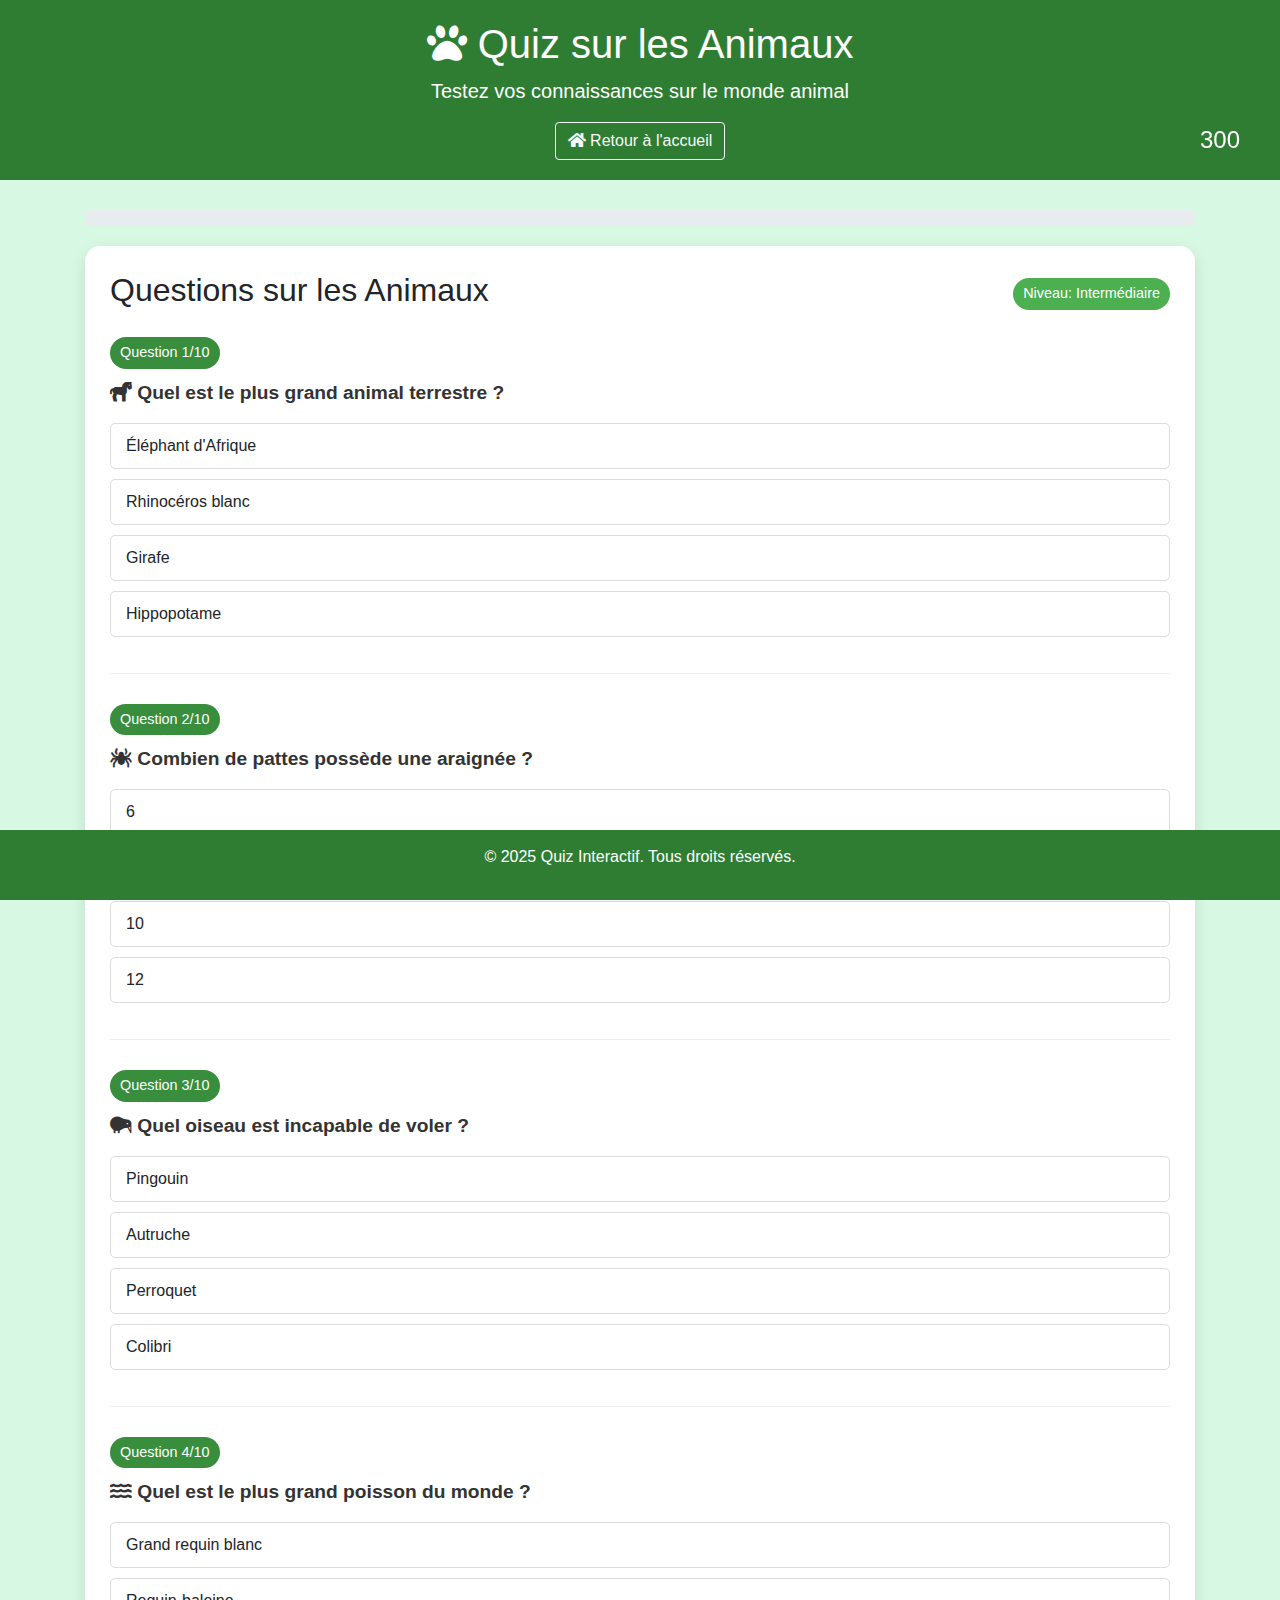
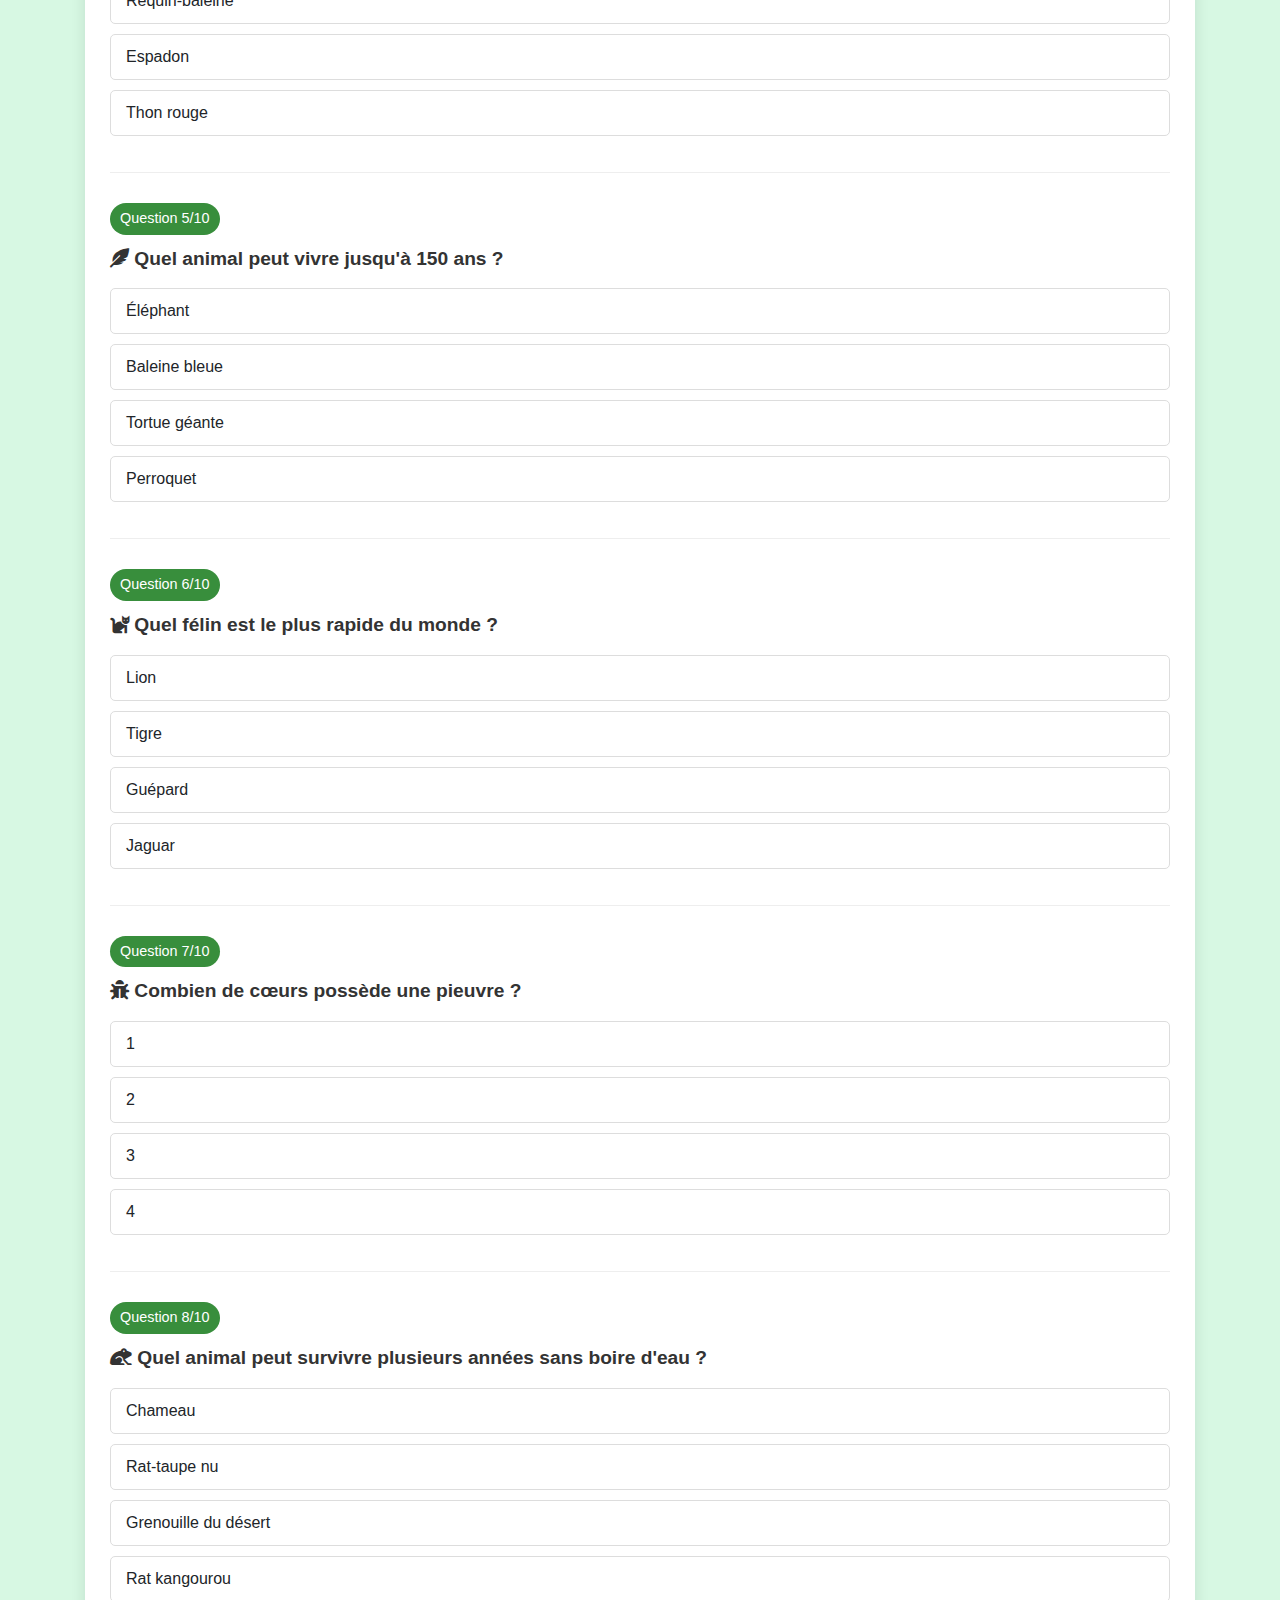
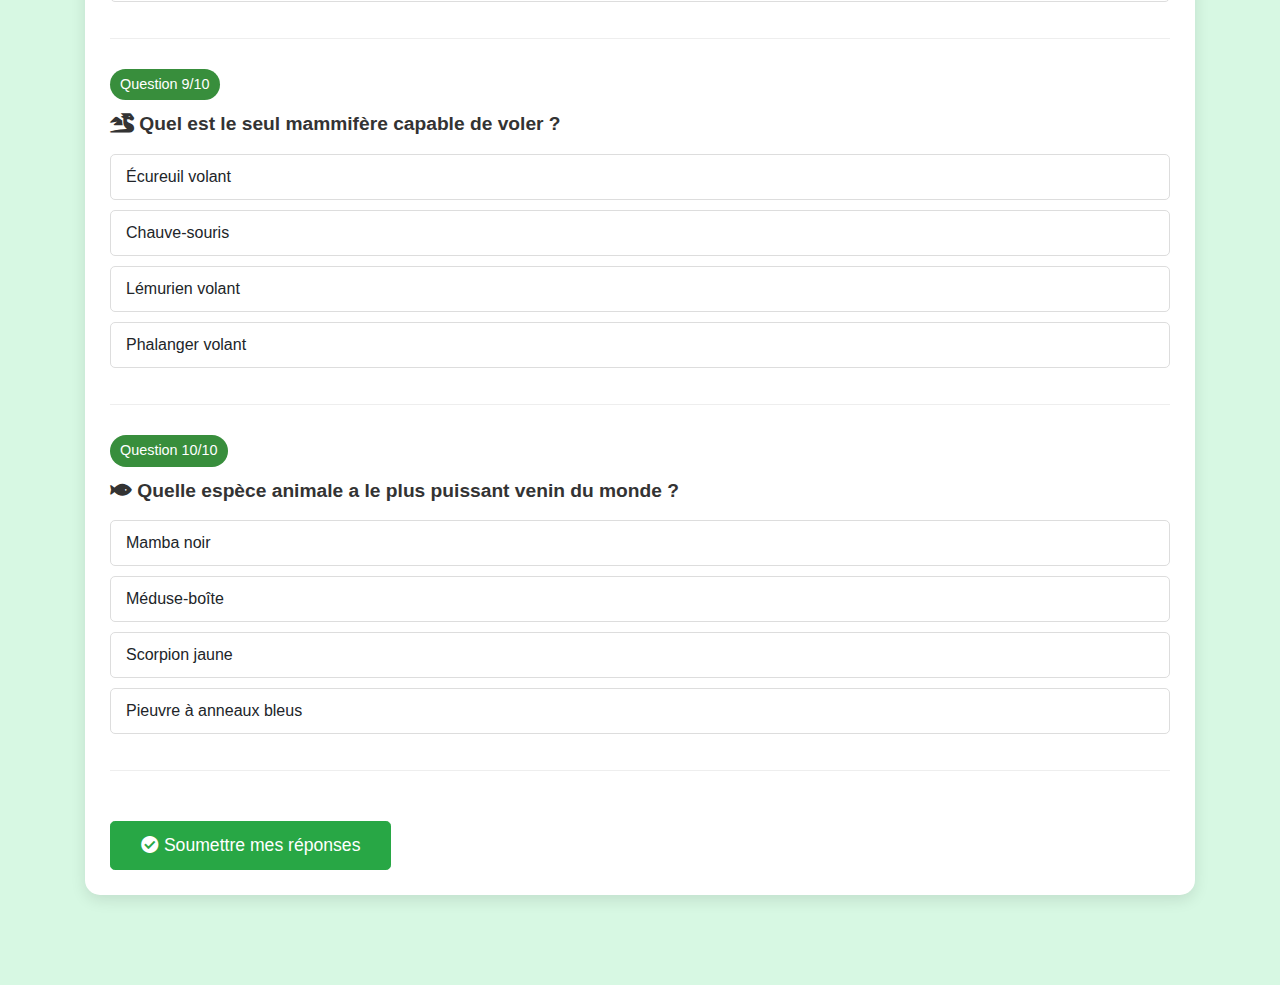
==== animaux.html @ abdd8635 "initial commit" ====
<!DOCTYPE html>
<html lang="fr">
<head>
    <meta charset="UTF-8">
    <meta name="viewport" content="width=device-width, initial-scale=1.0">
    <title>Quiz sur les Animaux</title>
    <link href="https://maxcdn.bootstrapcdn.com/bootstrap/4.5.2/css/bootstrap.min.css" rel="stylesheet">
    <link rel="stylesheet" href="https://cdnjs.cloudflare.com/ajax/libs/font-awesome/5.15.4/css/all.min.css">
    <style>
        body {
            /* Style pour la page animaux */
            background-color: #d7f8e3;
            font-family: 'Roboto', sans-serif;
            padding-bottom: 60px;
        }
        
        header {
            background-color: #2e7d32;
            color: white;
            padding: 20px 0;
            margin-bottom: 30px;
        }
        
        .quiz-container {
            background-color: white;
            border-radius: 15px;
            padding: 25px;
            box-shadow: 0 5px 15px rgba(0,0,0,0.1);
            margin-bottom: 30px;
            animation: fadeIn 0.5s ease;
        }
        
        @keyframes fadeIn {
            from { opacity: 0; transform: translateY(20px); }
            to { opacity: 1; transform: translateY(0); }
        }
        
        .question {
            margin-bottom: 30px;
            padding-bottom: 20px;
            border-bottom: 1px solid #eee;
        }
        
        .question p {
            font-size: 1.2rem;
            font-weight: 600;
            color: #333;
            margin-bottom: 15px;
        }
        
        .options {
            list-style-type: none;
            padding-left: 0;
        }
        
        .option-item {
            padding: 10px 15px;
            margin-bottom: 10px;
            border: 1px solid #ddd;
            border-radius: 5px;
            cursor: pointer;
            transition: all 0.3s ease;
        }
        
        .option-item:hover {
            background-color: #f1f1f1;
        }
        
        .option-item.selected {
            background-color: #4CAF50;
            color: white;
            border-color: #4CAF50;
        }
        
        .option-item.correct {
            background-color: #28a745;
            color: white;
            border-color: #28a745;
        }
        
        .option-item.incorrect {
            background-color: #dc3545;
            color: white;
            border-color: #dc3545;
        }
        
        .submit-btn {
            margin-top: 20px;
            padding: 10px 30px;
            font-size: 1.1rem;
        }
        
        .result-container {
            display: none;
            background-color: white;
            border-radius: 15px;
            padding: 25px;
            box-shadow: 0 5px 15px rgba(0,0,0,0.1);
            text-align: center;
            margin-top: 30px;
        }
        
        .score-display {
            font-size: 2rem;
            font-weight: bold;
            margin: 20px 0;
        }
        
        .progress-container {
            margin: 20px 0;
        }
        
        .timer-container {
            position: fixed;
            top: 100px;
            right: 20px;
            background-color: rgba(46,125,50,0.8);
            color: white;
            padding: 15px;
            border-radius: 50%;
            width: 80px;
            height: 80px;
            display: flex;
            align-items: center;
            justify-content: center;
            font-size: 1.5rem;
            z-index: 1000;
        }
        
        footer {
            background-color: #2e7d32;
            color: white;
            padding: 15px 0;
            position: fixed;
            bottom: 0;
            width: 100%;
        }
        
        .quiz-header {
            display: flex;
            justify-content: space-between;
            align-items: center;
            margin-bottom: 20px;
        }
        
        .difficulty-badge {
            background-color: #4CAF50;
            color: white;
            padding: 5px 10px;
            border-radius: 20px;
            font-size: 0.9rem;
        }
        
        /* Animation pour les réponses */
        @keyframes pulse {
            0% { transform: scale(1); }
            50% { transform: scale(1.05); }
            100% { transform: scale(1); }
        }
        
        .pulse {
            animation: pulse 0.5s;
        }
        
        /* Style pour les boutons de navigation */
        .nav-button {
            background-color: #2e7d32;
            color: white;
            border: none;
            padding: 8px 15px;
            border-radius: 5px;
            margin: 0 5px;
            transition: all 0.3s;
        }
        
        .nav-button:hover {
            background-color: #1b5e20;
            transform: translateY(-2px);
        }
        
        /* Badge du niveau de progression */
        .progress-badge {
            background-color: #388e3c;
            color: white;
            padding: 5px 10px;
            border-radius: 20px;
            font-size: 0.9rem;
            margin-bottom: 10px;
            display: inline-block;
        }
    </style>
    <!-- Fin de syle pour la page animaux -->
    
</head>
<body>

<header class="text-center">
    <div class="container">
        <h1><i class="fas fa-paw"></i> Quiz sur les Animaux</h1>
        <p class="lead">Testez vos connaissances sur le monde animal</p>
        <a href="index.html" class="btn btn-outline-light"><i class="fas fa-home"></i> Retour à l'accueil</a>
    </div>
</header>

<div class="container">
    <div class="progress-container">
        <div class="progress">
            <div id="progressBar" class="progress-bar progress-bar-striped progress-bar-animated bg-success" role="progressbar" style="width: 0%"></div>
        </div>
    </div>
    
    <div id="timerContainer" class="timer-container">
        <span id="timer">300</span>
    </div>
    
    <div id="quizContainer" class="quiz-container">
        <div class="quiz-header">
            <h2>Questions sur les Animaux</h2>
            <span class="difficulty-badge">Niveau: Intermédiaire</span>
        </div>
        
        <form id="quizForm">
            <!-- Question 1 -->
            <div class="question" id="q1">
                <span class="progress-badge">Question 1/10</span>
                <p><i class="fas fa-horse"></i> Quel est le plus grand animal terrestre ?</p>
                <ul class="options">
                    <li class="option-item" data-value="Éléphant d'Afrique" onclick="selectOption(this, 'q1')">Éléphant d'Afrique</li>
                    <li class="option-item" data-value="Rhinocéros blanc" onclick="selectOption(this, 'q1')">Rhinocéros blanc</li>
                    <li class="option-item" data-value="Girafe" onclick="selectOption(this, 'q1')">Girafe</li>
                    <li class="option-item" data-value="Hippopotame" onclick="selectOption(this, 'q1')">Hippopotame</li>
                </ul>
                <input type="hidden" name="q1" id="q1-value">
            </div>
            
            <!-- Question 2 -->
            <div class="question" id="q2">
                <span class="progress-badge">Question 2/10</span>
                <p><i class="fas fa-spider"></i> Combien de pattes possède une araignée ?</p>
                <ul class="options">
                    <li class="option-item" data-value="6" onclick="selectOption(this, 'q2')">6</li>
                    <li class="option-item" data-value="8" onclick="selectOption(this, 'q2')">8</li>
                    <li class="option-item" data-value="10" onclick="selectOption(this, 'q2')">10</li>
                    <li class="option-item" data-value="12" onclick="selectOption(this, 'q2')">12</li>
                </ul>
                <input type="hidden" name="q2" id="q2-value">
            </div>
            
            <!-- Question 3 -->
            <div class="question" id="q3">
                <span class="progress-badge">Question 3/10</span>
                <p><i class="fas fa-kiwi-bird"></i> Quel oiseau est incapable de voler ?</p>
                <ul class="options">
                    <li class="option-item" data-value="Pingouin" onclick="selectOption(this, 'q3')">Pingouin</li>
                    <li class="option-item" data-value="Autruche" onclick="selectOption(this, 'q3')">Autruche</li>
                    <li class="option-item" data-value="Perroquet" onclick="selectOption(this, 'q3')">Perroquet</li>
                    <li class="option-item" data-value="Colibri" onclick="selectOption(this, 'q3')">Colibri</li>
                </ul>
                <input type="hidden" name="q3" id="q3-value">
            </div>
            
            <!-- Question 4 -->
            <div class="question" id="q4">
                <span class="progress-badge">Question 4/10</span>
                <p><i class="fas fa-water"></i> Quel est le plus grand poisson du monde ?</p>
                <ul class="options">
                    <li class="option-item" data-value="Grand requin blanc" onclick="selectOption(this, 'q4')">Grand requin blanc</li>
                    <li class="option-item" data-value="Requin-baleine" onclick="selectOption(this, 'q4')">Requin-baleine</li>
                    <li class="option-item" data-value="Espadon" onclick="selectOption(this, 'q4')">Espadon</li>
                    <li class="option-item" data-value="Thon rouge" onclick="selectOption(this, 'q4')">Thon rouge</li>
                </ul>
                <input type="hidden" name="q4" id="q4-value">
            </div>
            
            <!-- Question 5 -->
            <div class="question" id="q5">
                <span class="progress-badge">Question 5/10</span>
                <p><i class="fas fa-feather-alt"></i> Quel animal peut vivre jusqu'à 150 ans ?</p>
                <ul class="options">
                    <li class="option-item" data-value="Éléphant" onclick="selectOption(this, 'q5')">Éléphant</li>
                    <li class="option-item" data-value="Baleine bleue" onclick="selectOption(this, 'q5')">Baleine bleue</li>
                    <li class="option-item" data-value="Tortue géante" onclick="selectOption(this, 'q5')">Tortue géante</li>
                    <li class="option-item" data-value="Perroquet" onclick="selectOption(this, 'q5')">Perroquet</li>
                </ul>
                <input type="hidden" name="q5" id="q5-value">
            </div>
            
            <!-- Question 6 -->
            <div class="question" id="q6">
                <span class="progress-badge">Question 6/10</span>
                <p><i class="fas fa-cat"></i> Quel félin est le plus rapide du monde ?</p>
                <ul class="options">
                    <li class="option-item" data-value="Lion" onclick="selectOption(this, 'q6')">Lion</li>
                    <li class="option-item" data-value="Tigre" onclick="selectOption(this, 'q6')">Tigre</li>
                    <li class="option-item" data-value="Guépard" onclick="selectOption(this, 'q6')">Guépard</li>
                    <li class="option-item" data-value="Jaguar" onclick="selectOption(this, 'q6')">Jaguar</li>
                </ul>
                <input type="hidden" name="q6" id="q6-value">
            </div>
            
            <!-- Question 7 -->
            <div class="question" id="q7">
                <span class="progress-badge">Question 7/10</span>
                <p><i class="fas fa-bug"></i> Combien de cœurs possède une pieuvre ?</p>
                <ul class="options">
                    <li class="option-item" data-value="1" onclick="selectOption(this, 'q7')">1</li>
                    <li class="option-item" data-value="2" onclick="selectOption(this, 'q7')">2</li>
                    <li class="option-item" data-value="3" onclick="selectOption(this, 'q7')">3</li>
                    <li class="option-item" data-value="4" onclick="selectOption(this, 'q7')">4</li>
                </ul>
                <input type="hidden" name="q7" id="q7-value">
            </div>
            
            <!-- Question 8 -->
            <div class="question" id="q8">
                <span class="progress-badge">Question 8/10</span>
                <p><i class="fas fa-frog"></i> Quel animal peut survivre plusieurs années sans boire d'eau ?</p>
                <ul class="options">
                    <li class="option-item" data-value="Chameau" onclick="selectOption(this, 'q8')">Chameau</li>
                    <li class="option-item" data-value="Rat-taupe nu" onclick="selectOption(this, 'q8')">Rat-taupe nu</li>
                    <li class="option-item" data-value="Grenouille du désert" onclick="selectOption(this, 'q8')">Grenouille du désert</li>
                    <li class="option-item" data-value="Rat kangourou" onclick="selectOption(this, 'q8')">Rat kangourou</li>
                </ul>
                <input type="hidden" name="q8" id="q8-value">
            </div>
            
             <!-- Question 9 -->
<div class="question" id="q9">
    <span class="progress-badge">Question 9/10</span>
    <p><i class="fas fa-dragon"></i> Quel est le seul mammifère capable de voler ?</p>
    <ul class="options">
        <li class="option-item" data-value="Écureuil volant" onclick="selectOption(this, 'q9')">Écureuil volant</li>
        <li class="option-item" data-value="Chauve-souris" onclick="selectOption(this, 'q9')">Chauve-souris</li>
        <li class="option-item" data-value="Lémurien volant" onclick="selectOption(this, 'q9')">Lémurien volant</li>
        <li class="option-item" data-value="Phalanger volant" onclick="selectOption(this, 'q9')">Phalanger volant</li>
    </ul>
    <input type="hidden" name="q9" id="q9-value">
</div>

<!-- Question 10 -->
<div class="question" id="q10">
    <span class="progress-badge">Question 10/10</span>
    <p><i class="fas fa-fish"></i> Quelle espèce animale a le plus puissant venin du monde ?</p>
    <ul class="options">
        <li class="option-item" data-value="Mamba noir" onclick="selectOption(this, 'q10')">Mamba noir</li>
        <li class="option-item" data-value="Méduse-boîte" onclick="selectOption(this, 'q10')">Méduse-boîte</li>
        <li class="option-item" data-value="Scorpion jaune" onclick="selectOption(this, 'q10')">Scorpion jaune</li>
        <li class="option-item" data-value="Pieuvre à anneaux bleus" onclick="selectOption(this, 'q10')">Pieuvre à anneaux bleus</li>
    </ul>
    <input type="hidden" name="q10" id="q10-value">
</div>
<button type="button" id="submitBtn" class="btn btn-success btn-lg submit-btn" onclick="submitQuiz()">
                <i class="fas fa-check-circle"></i> Soumettre mes réponses
            </button>
        </form>
    </div>
    
    <div id="resultContainer" class="result-container">
        <h2><i class="fas fa-medal"></i> Résultats du Quiz</h2>
        <div class="score-display">
            <span id="score">0</span>/10
        </div>
        <div id="feedback" class="mb-4"></div>
        
        <button class="btn btn-primary mr-2" onclick="showAnswers()">
            <i class="fas fa-eye"></i> Voir les réponses
        </button>
        <a href="sport.html" class="btn btn-info mr-2">
            <i class="fas fa-redo"></i> Refaire le quiz
        </a>
        <a href="index.html" class="btn btn-secondary">
            <i class="fas fa-home"></i> Retour à l'accueil
        </a>
    </div>
</div>

<footer class="text-center">
    <div class="container">
        <p>&copy; 2025 Quiz Interactif. Tous droits réservés.</p>
    </div>
</footer>

<script src="https://code.jquery.com/jquery-3.5.1.slim.min.js"></script>
<script src="https://cdn.jsdelivr.net/npm/@popperjs/core@2.9.2/dist/umd/popper.min.js"></script>
<script src="https://stackpath.bootstrapcdn.com/bootstrap/4.5.2/js/bootstrap.min.js"></script>
<script>
    // Données du quiz
    const quizData = {
      q1: { answer: "Éléphant d'Afrique", explanation: "L'éléphant d'Afrique est le plus grand animal terrestre, pouvant peser jusqu'à 7 tonnes." },
      q2: { answer: "8", explanation: "Les araignées possèdent 8 pattes, ce qui les classe parmi les arachnides." },
      q3: { answer: "Autruche", explanation: "L'autruche est un oiseau incapable de voler, mais c'est le plus rapide sur terre parmi les oiseaux." },
      q4: { answer: "Requin-baleine", explanation: "Le requin-baleine est le plus grand poisson du monde, pouvant atteindre 12 mètres de long." },
      q5: { answer: "Tortue géante", explanation: "Certaines tortues géantes peuvent vivre jusqu'à 150 ans, voire plus." },
      q6: { answer: "Guépard", explanation: "Le guépard est le félin le plus rapide, pouvant atteindre 110 km/h sur de courtes distances." },
      q7: { answer: "3", explanation: "La pieuvre possède 3 cœurs : deux pour pomper le sang vers les branchies et un pour le reste du corps." },
      q8: { answer: "Rat kangourou", explanation: "Le rat kangourou du désert peut passer toute sa vie sans boire une seule goutte d'eau liquide." },
      q9: { answer: "Chauve-souris", explanation: "La chauve-souris est le seul mammifère capable de voler activement grâce à ses ailes membraneuses." },
      q10: { answer: "Méduse-boîte", explanation: "La méduse-boîte (ou guêpe de mer) possède le venin le plus puissant connu, pouvant tuer un humain en quelques minutes." }
    };
    // Variables globales
    let selectedOptions = {};
    let timerInterval;
    let timeLeft = 300; // 5 minutes
    
    // Fonction pour initialiser le quiz
    function initQuiz() {
        updateProgressBar();
        startTimer();
    }
    
    // Fonction pour sélectionner une option
    function selectOption(element, questionId) {
        // Désélectionner toutes les options pour cette question
        document.querySelectorAll(`#${questionId} .option-item`).forEach(item => {
            item.classList.remove('selected');
        });
        
        // Sélectionner l'option cliquée
        element.classList.add('selected');
        
        // Stocker la valeur
        const value = element.getAttribute('data-value');
        document.getElementById(`${questionId}-value`).value = value;
        selectedOptions[questionId] = value;
        
        // Mettre à jour la barre de progression
        updateProgressBar();
    }
    
    // Mettre à jour la barre de progression
    function updateProgressBar() {
        const totalQuestions = 10;
        const answeredQuestions = Object.keys(selectedOptions).length;
        const progress = (answeredQuestions / totalQuestions) * 100;
        document.getElementById('progressBar').style.width = `${progress}%`;
    }
    
    // Fonction pour démarrer le minuteur
    function startTimer() {
        const timerElement = document.getElementById('timer');
        
        timerInterval = setInterval(() => {
            timeLeft--;
            
            // Formater le temps (minutes:secondes)
            const minutes = Math.floor(timeLeft / 60);
            const seconds = timeLeft % 60;
            timerElement.textContent = `${minutes}:${seconds < 10 ? '0' : ''}${seconds}`;
            
            // Changer la couleur quand il reste peu de temps
            if (timeLeft <= 60) {
                timerElement.style.color = '#dc3545';
            }
            
            // Si le temps est écoulé
            if (timeLeft <= 0) {
                clearInterval(timerInterval);
                submitQuiz();
            }
        }, 1000);
    }
    
    // Fonction pour soumettre le quiz
    function submitQuiz() {
        clearInterval(timerInterval);
        
        // Calculer le score
        let score = 0;
        for (const [questionId, selectedValue] of Object.entries(selectedOptions)) {
            if (selectedValue === quizData[questionId].answer) {
                score++;
            }
        }
        
        // Afficher le score
        document.getElementById('score').textContent = score;
        
        // Afficher le feedback basé sur le score
        const feedbackElement = document.getElementById('feedback');
        let feedbackMessage = '';
        
        if (score >= 8) {
            feedbackMessage = '<div class="alert alert-success">Excellent !</div>';
        } else if (score >= 5) {
            feedbackMessage = '<div class="alert alert-info">Bon travail ! </div>';
        } else {
            feedbackMessage = '<div class="alert alert-warning">Continuez à apprendre !</div>';
        }
        
        feedbackElement.innerHTML = feedbackMessage;
        
        // Afficher les résultats
        document.getElementById('quizContainer').style.display = 'none';
        document.getElementById('resultContainer').style.display = 'block';
    }
    
    // Fonction pour afficher les réponses correctes
    function showAnswers() {
        document.getElementById('resultContainer').style.display = 'none';
        document.getElementById('quizContainer').style.display = 'block';
        
        // Désactiver tous les éléments cliquables
        document.querySelectorAll('.option-item').forEach(item => {
            item.onclick = null;
            item.style.cursor = 'default';
        });
        
        // Cacher le bouton de soumission
        document.getElementById('submitBtn').style.display = 'none';
        
        // Pour chaque question
        for (const [questionId, data] of Object.entries(quizData)) {
            const correctAnswer = data.answer;
            const selectedValue = selectedOptions[questionId] || '';
            
            // Marquer les réponses correctes et incorrectes
            document.querySelectorAll(`#${questionId} .option-item`).forEach(item => {
                const optionValue = item.getAttribute('data-value');
                
                if (optionValue === correctAnswer) {
                    item.classList.add('correct');
                    // Ajouter l'explication
                    const explanation = document.createElement('div');
                    explanation.classList.add('alert', 'alert-success', 'mt-2');
                    explanation.innerHTML = `<i class="fas fa-info-circle"></i> ${data.explanation}`;
                    document.getElementById(questionId).appendChild(explanation);
                } else if (optionValue === selectedValue) {
                    item.classList.add('incorrect');
                }
            });
        }
        
        // Ajouter un bouton pour revenir aux résultats
        const backButton = document.createElement('button');
        backButton.classList.add('btn', 'btn-primary', 'mt-4');
        backButton.innerHTML = '<i class="fas fa-arrow-left"></i> Revenir aux résultats';
        backButton.onclick = function() {
            document.getElementById('quizContainer').style.display = 'none';
            document.getElementById('resultContainer').style.display = 'block';
        };
        document.getElementById('quizForm').appendChild(backButton);
    }
    
    // Démarrer le quiz au chargement de la page
    window.onload = initQuiz;
</script>
</body>
</html>
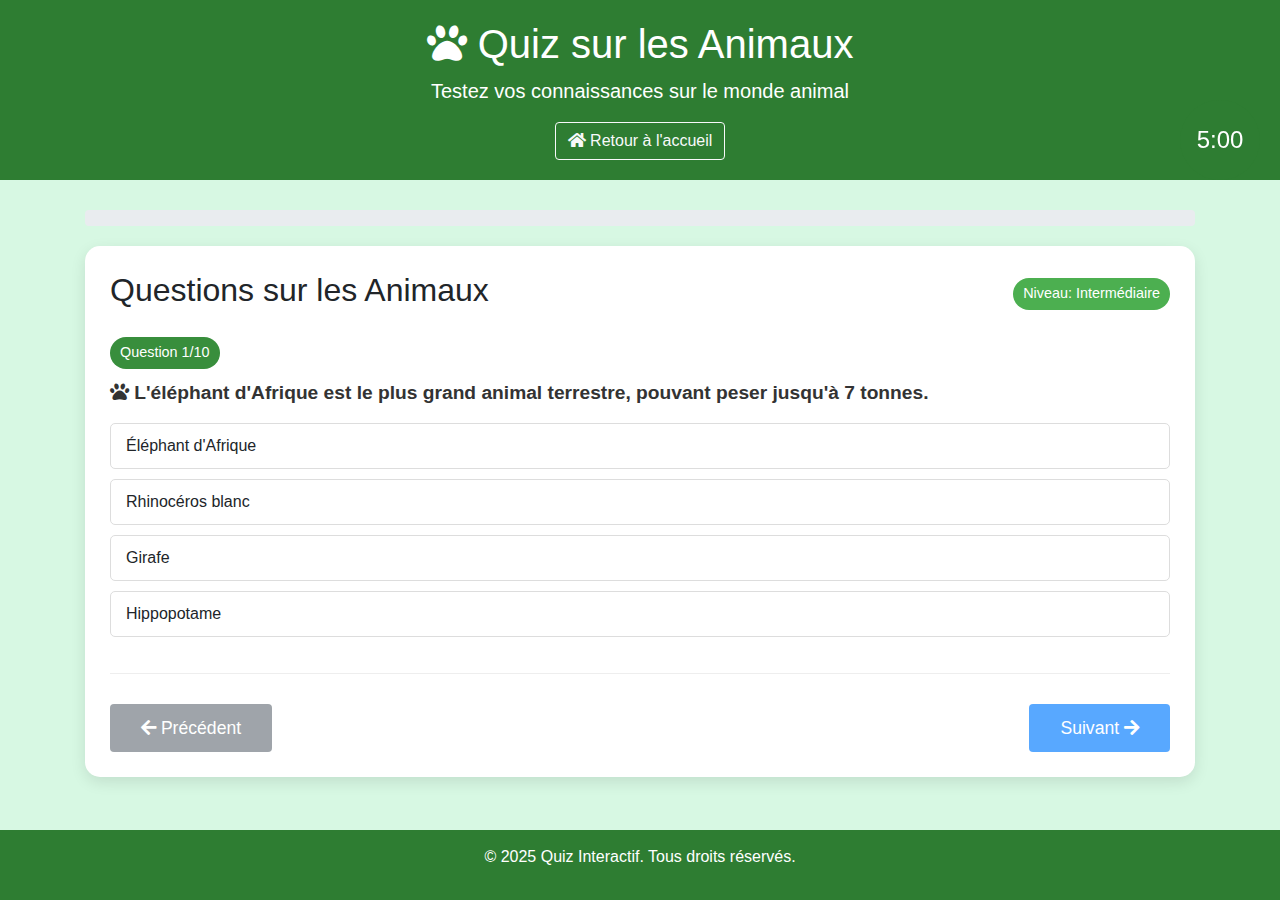
==== commit 35ed08ed: "1_question_a_la_fois" ====
--- a/animaux.html
+++ b/animaux.html
@@ -1,5 +1,6 @@
 <!DOCTYPE html>
 <html lang="fr">
+
 <head>
     <meta charset="UTF-8">
     <meta name="viewport" content="width=device-width, initial-scale=1.0">
@@ -7,52 +8,64 @@
     <link href="https://maxcdn.bootstrapcdn.com/bootstrap/4.5.2/css/bootstrap.min.css" rel="stylesheet">
     <link rel="stylesheet" href="https://cdnjs.cloudflare.com/ajax/libs/font-awesome/5.15.4/css/all.min.css">
     <style>
+        /* Style pour la page animaux */
         body {
-            /* Style pour la page animaux */
             background-color: #d7f8e3;
             font-family: 'Roboto', sans-serif;
             padding-bottom: 60px;
         }
-        
+
         header {
             background-color: #2e7d32;
             color: white;
             padding: 20px 0;
             margin-bottom: 30px;
         }
-        
+
         .quiz-container {
             background-color: white;
             border-radius: 15px;
             padding: 25px;
-            box-shadow: 0 5px 15px rgba(0,0,0,0.1);
+            box-shadow: 0 5px 15px rgba(0, 0, 0, 0.1);
             margin-bottom: 30px;
             animation: fadeIn 0.5s ease;
         }
-        
+
         @keyframes fadeIn {
-            from { opacity: 0; transform: translateY(20px); }
-            to { opacity: 1; transform: translateY(0); }
-        }
-        
+            from {
+                opacity: 0;
+                transform: translateY(20px);
+            }
+
+            to {
+                opacity: 1;
+                transform: translateY(0);
+            }
+        }
+
         .question {
             margin-bottom: 30px;
             padding-bottom: 20px;
             border-bottom: 1px solid #eee;
-        }
-        
+            display: none; /* Hide all questions by default */
+        }
+
+        .question.active {
+            display: block; /* Show only the active question */
+        }
+
         .question p {
             font-size: 1.2rem;
             font-weight: 600;
             color: #333;
             margin-bottom: 15px;
         }
-        
+
         .options {
             list-style-type: none;
             padding-left: 0;
         }
-        
+
         .option-item {
             padding: 10px 15px;
             margin-bottom: 10px;
@@ -61,60 +74,67 @@
             cursor: pointer;
             transition: all 0.3s ease;
         }
-        
+
         .option-item:hover {
             background-color: #f1f1f1;
         }
-        
+
         .option-item.selected {
             background-color: #4CAF50;
             color: white;
             border-color: #4CAF50;
         }
-        
+
         .option-item.correct {
             background-color: #28a745;
             color: white;
             border-color: #28a745;
         }
-        
+
         .option-item.incorrect {
             background-color: #dc3545;
             color: white;
             border-color: #dc3545;
         }
-        
+
+        .navigation-buttons {
+            display: flex;
+            justify-content: space-between;
+            margin-top: 20px;
+        }
+
+        .prev-btn,
+        .next-btn,
         .submit-btn {
-            margin-top: 20px;
             padding: 10px 30px;
             font-size: 1.1rem;
         }
-        
+
         .result-container {
             display: none;
             background-color: white;
             border-radius: 15px;
             padding: 25px;
-            box-shadow: 0 5px 15px rgba(0,0,0,0.1);
+            box-shadow: 0 5px 15px rgba(0, 0, 0, 0.1);
             text-align: center;
             margin-top: 30px;
         }
-        
+
         .score-display {
             font-size: 2rem;
             font-weight: bold;
             margin: 20px 0;
         }
-        
+
         .progress-container {
             margin: 20px 0;
         }
-        
+
         .timer-container {
             position: fixed;
             top: 100px;
             right: 20px;
-            background-color: rgba(46,125,50,0.8);
+            background-color: rgba(46, 125, 50, 0.8);
             color: white;
             padding: 15px;
             border-radius: 50%;
@@ -126,7 +146,7 @@
             font-size: 1.5rem;
             z-index: 1000;
         }
-        
+
         footer {
             background-color: #2e7d32;
             color: white;
@@ -135,14 +155,14 @@
             bottom: 0;
             width: 100%;
         }
-        
+
         .quiz-header {
             display: flex;
             justify-content: space-between;
             align-items: center;
             margin-bottom: 20px;
         }
-        
+
         .difficulty-badge {
             background-color: #4CAF50;
             color: white;
@@ -150,21 +170,29 @@
             border-radius: 20px;
             font-size: 0.9rem;
         }
-        
+
         /* Animation pour les réponses */
         @keyframes pulse {
-            0% { transform: scale(1); }
-            50% { transform: scale(1.05); }
-            100% { transform: scale(1); }
-        }
-        
+            0% {
+                transform: scale(1);
+            }
+
+            50% {
+                transform: scale(1.05);
+            }
+
+            100% {
+                transform: scale(1);
+            }
+        }
+
         .pulse {
             animation: pulse 0.5s;
         }
-        
+
         /* Style pour les boutons de navigation */
         .nav-button {
-            background-color: #2e7d32;
+            background-color: #343a40;
             color: white;
             border: none;
             padding: 8px 15px;
@@ -172,12 +200,12 @@
             margin: 0 5px;
             transition: all 0.3s;
         }
-        
+
         .nav-button:hover {
-            background-color: #1b5e20;
+            background-color: #212529;
             transform: translateY(-2px);
         }
-        
+
         /* Badge du niveau de progression */
         .progress-badge {
             background-color: #388e3c;
@@ -188,361 +216,351 @@
             margin-bottom: 10px;
             display: inline-block;
         }
+
+        /* Style spécifique pour les boutons de navigation */
+        .prev-btn {
+            background-color: #6c757d;
+            color: white;
+        }
+
+        .next-btn {
+            background-color: #007bff;
+            color: white;
+        }
+
+        .submit-btn {
+            background-color: #28a745;
+            color: white;
+        }
     </style>
     <!-- Fin de syle pour la page animaux -->
-    
+
 </head>
+<!-- Coder, c'est comme écrire de la poésie. -->
 <body>
 
-<header class="text-center">
+    <header class="text-center">
+        <div class="container">
+            <h1><i class="fas fa-paw"></i> Quiz sur les Animaux</h1>
+            <p class="lead">Testez vos connaissances sur le monde animal</p>
+            <a href="index.html" class="btn btn-outline-light"><i class="fas fa-home"></i> Retour à l'accueil</a>
+        </div>
+    </header>
+
     <div class="container">
-        <h1><i class="fas fa-paw"></i> Quiz sur les Animaux</h1>
-        <p class="lead">Testez vos connaissances sur le monde animal</p>
-        <a href="index.html" class="btn btn-outline-light"><i class="fas fa-home"></i> Retour à l'accueil</a>
-    </div>
-</header>
-
-<div class="container">
-    <div class="progress-container">
-        <div class="progress">
-            <div id="progressBar" class="progress-bar progress-bar-striped progress-bar-animated bg-success" role="progressbar" style="width: 0%"></div>
+        <div class="progress-container">
+            <div class="progress">
+                <div id="progressBar" class="progress-bar progress-bar-striped progress-bar-animated bg-success"
+                    role="progressbar" style="width: 0%"></div>
+            </div>
+        </div>
+
+        <div id="timerContainer" class="timer-container">
+            <span id="timer">5:00</span>
+        </div>
+
+        <div id="quizContainer" class="quiz-container">
+            <div class="quiz-header">
+                <h2>Questions sur les Animaux</h2>
+                <span class="difficulty-badge">Niveau: Intermédiaire</span>
+            </div>
+
+            <form id="quizForm">
+                <!-- Questions will be added here -->
+                <div class="navigation-buttons">
+                    <button type="button" id="prevBtn" class="btn prev-btn" onclick="navigateQuestion(-1)" disabled>
+                        <i class="fas fa-arrow-left"></i> Précédent
+                    </button>
+                    <button type="button" id="nextBtn" class="btn next-btn" onclick="navigateQuestion(1)" disabled>
+                        Suivant <i class="fas fa-arrow-right"></i>
+                    </button>
+                    <button type="button" id="submitBtn" class="btn submit-btn" style="display: none;"
+                        onclick="submitQuiz()">
+                        <i class="fas fa-check-circle"></i> Terminer
+                    </button>
+                </div>
+            </form>
+        </div>
+
+        <div id="resultContainer" class="result-container">
+            <h2><i class="fas fa-medal"></i> Résultats du Quiz</h2>
+            <div class="score-display">
+                <span id="score">0</span>/10
+            </div>
+            <div id="feedback" class="mb-4"></div>
+
+            <button class="btn btn-primary mr-2" onclick="showAnswers()">
+                <i class="fas fa-eye"></i> Voir les réponses
+            </button>
+            <a href="animaux.html" class="btn btn-info mr-2">
+                <i class="fas fa-redo"></i> Refaire le quiz
+            </a>
+            <a href="index.html" class="btn btn-secondary">
+                <i class="fas fa-home"></i> Retour à l'accueil
+            </a>
         </div>
     </div>
-    
-    <div id="timerContainer" class="timer-container">
-        <span id="timer">300</span>
-    </div>
-    
-    <div id="quizContainer" class="quiz-container">
-        <div class="quiz-header">
-            <h2>Questions sur les Animaux</h2>
-            <span class="difficulty-badge">Niveau: Intermédiaire</span>
+
+    <footer class="text-center">
+        <div class="container">
+            <p>&copy; 2025 Quiz Interactif. Tous droits réservés.</p>
         </div>
+    </footer>
+
+    <script src="https://code.jquery.com/jquery-3.5.1.slim.min.js"></script>
+    <script src="https://cdn.jsdelivr.net/npm/@popperjs/core@2.9.2/dist/umd/popper.min.js"></script>
+    <script src="https://stackpath.bootstrapcdn.com/bootstrap/4.5.2/js/bootstrap.min.js"></script>
+    <script>
+        // Données du quiz
+        const quizData = {
+            q1: { answer: "Éléphant d'Afrique", explanation: "L'éléphant d'Afrique est le plus grand animal terrestre, pouvant peser jusqu'à 7 tonnes." },
+            q2: { answer: "8", explanation: "Les araignées possèdent 8 pattes, ce qui les classe parmi les arachnides." },
+            q3: { answer: "Autruche", explanation: "L'autruche est un oiseau incapable de voler, mais c'est le plus rapide sur terre parmi les oiseaux." },
+            q4: { answer: "Requin-baleine", explanation: "Le requin-baleine est le plus grand poisson du monde, pouvant atteindre 12 mètres de long." },
+            q5: { answer: "Tortue géante", explanation: "Certaines tortues géantes peuvent vivre jusqu'à 150 ans, voire plus." },
+            q6: { answer: "Guépard", explanation: "Le guépard est le félin le plus rapide, pouvant atteindre 110 km/h sur de courtes distances." },
+            q7: { answer: "3", explanation: "La pieuvre possède 3 cœurs : deux pour pomper le sang vers les branchies et un pour le reste du corps." },
+            q8: { answer: "Rat kangourou", explanation: "Le rat kangourou du désert peut passer toute sa vie sans boire une seule goutte d'eau liquide." },
+            q9: { answer: "Chauve-souris", explanation: "La chauve-souris est le seul mammifère capable de voler activement grâce à ses ailes membraneuses." },
+            q10: { answer: "Pieuvre à anneaux bleus", explanation: "La pieuvre à anneaux bleus possède un venin extrêmement puissant, capable de tuer un humain en quelques minutes." }
+        };
+
+        // Variables globales
+        let selectedOptions = {};
+        let timerInterval;
+        let timeLeft = 300; // 5 minutes
+        let currentQuestion = 1;
+        const totalQuestions = 10;
+
+        // Fonction pour initialiser le quiz
+        function initQuiz() {
+            updateProgressBar();
+            startTimer();
+            updateNavButtons();
+            loadQuestions();
+        }
         
-        <form id="quizForm">
-            <!-- Question 1 -->
-            <div class="question" id="q1">
-                <span class="progress-badge">Question 1/10</span>
-                <p><i class="fas fa-horse"></i> Quel est le plus grand animal terrestre ?</p>
-                <ul class="options">
-                    <li class="option-item" data-value="Éléphant d'Afrique" onclick="selectOption(this, 'q1')">Éléphant d'Afrique</li>
-                    <li class="option-item" data-value="Rhinocéros blanc" onclick="selectOption(this, 'q1')">Rhinocéros blanc</li>
-                    <li class="option-item" data-value="Girafe" onclick="selectOption(this, 'q1')">Girafe</li>
-                    <li class="option-item" data-value="Hippopotame" onclick="selectOption(this, 'q1')">Hippopotame</li>
-                </ul>
-                <input type="hidden" name="q1" id="q1-value">
-            </div>
-            
-            <!-- Question 2 -->
-            <div class="question" id="q2">
-                <span class="progress-badge">Question 2/10</span>
-                <p><i class="fas fa-spider"></i> Combien de pattes possède une araignée ?</p>
-                <ul class="options">
-                    <li class="option-item" data-value="6" onclick="selectOption(this, 'q2')">6</li>
-                    <li class="option-item" data-value="8" onclick="selectOption(this, 'q2')">8</li>
-                    <li class="option-item" data-value="10" onclick="selectOption(this, 'q2')">10</li>
-                    <li class="option-item" data-value="12" onclick="selectOption(this, 'q2')">12</li>
-                </ul>
-                <input type="hidden" name="q2" id="q2-value">
-            </div>
-            
-            <!-- Question 3 -->
-            <div class="question" id="q3">
-                <span class="progress-badge">Question 3/10</span>
-                <p><i class="fas fa-kiwi-bird"></i> Quel oiseau est incapable de voler ?</p>
-                <ul class="options">
-                    <li class="option-item" data-value="Pingouin" onclick="selectOption(this, 'q3')">Pingouin</li>
-                    <li class="option-item" data-value="Autruche" onclick="selectOption(this, 'q3')">Autruche</li>
-                    <li class="option-item" data-value="Perroquet" onclick="selectOption(this, 'q3')">Perroquet</li>
-                    <li class="option-item" data-value="Colibri" onclick="selectOption(this, 'q3')">Colibri</li>
-                </ul>
-                <input type="hidden" name="q3" id="q3-value">
-            </div>
-            
-            <!-- Question 4 -->
-            <div class="question" id="q4">
-                <span class="progress-badge">Question 4/10</span>
-                <p><i class="fas fa-water"></i> Quel est le plus grand poisson du monde ?</p>
-                <ul class="options">
-                    <li class="option-item" data-value="Grand requin blanc" onclick="selectOption(this, 'q4')">Grand requin blanc</li>
-                    <li class="option-item" data-value="Requin-baleine" onclick="selectOption(this, 'q4')">Requin-baleine</li>
-                    <li class="option-item" data-value="Espadon" onclick="selectOption(this, 'q4')">Espadon</li>
-                    <li class="option-item" data-value="Thon rouge" onclick="selectOption(this, 'q4')">Thon rouge</li>
-                </ul>
-                <input type="hidden" name="q4" id="q4-value">
-            </div>
-            
-            <!-- Question 5 -->
-            <div class="question" id="q5">
-                <span class="progress-badge">Question 5/10</span>
-                <p><i class="fas fa-feather-alt"></i> Quel animal peut vivre jusqu'à 150 ans ?</p>
-                <ul class="options">
-                    <li class="option-item" data-value="Éléphant" onclick="selectOption(this, 'q5')">Éléphant</li>
-                    <li class="option-item" data-value="Baleine bleue" onclick="selectOption(this, 'q5')">Baleine bleue</li>
-                    <li class="option-item" data-value="Tortue géante" onclick="selectOption(this, 'q5')">Tortue géante</li>
-                    <li class="option-item" data-value="Perroquet" onclick="selectOption(this, 'q5')">Perroquet</li>
-                </ul>
-                <input type="hidden" name="q5" id="q5-value">
-            </div>
-            
-            <!-- Question 6 -->
-            <div class="question" id="q6">
-                <span class="progress-badge">Question 6/10</span>
-                <p><i class="fas fa-cat"></i> Quel félin est le plus rapide du monde ?</p>
-                <ul class="options">
-                    <li class="option-item" data-value="Lion" onclick="selectOption(this, 'q6')">Lion</li>
-                    <li class="option-item" data-value="Tigre" onclick="selectOption(this, 'q6')">Tigre</li>
-                    <li class="option-item" data-value="Guépard" onclick="selectOption(this, 'q6')">Guépard</li>
-                    <li class="option-item" data-value="Jaguar" onclick="selectOption(this, 'q6')">Jaguar</li>
-                </ul>
-                <input type="hidden" name="q6" id="q6-value">
-            </div>
-            
-            <!-- Question 7 -->
-            <div class="question" id="q7">
-                <span class="progress-badge">Question 7/10</span>
-                <p><i class="fas fa-bug"></i> Combien de cœurs possède une pieuvre ?</p>
-                <ul class="options">
-                    <li class="option-item" data-value="1" onclick="selectOption(this, 'q7')">1</li>
-                    <li class="option-item" data-value="2" onclick="selectOption(this, 'q7')">2</li>
-                    <li class="option-item" data-value="3" onclick="selectOption(this, 'q7')">3</li>
-                    <li class="option-item" data-value="4" onclick="selectOption(this, 'q7')">4</li>
-                </ul>
-                <input type="hidden" name="q7" id="q7-value">
-            </div>
-            
-            <!-- Question 8 -->
-            <div class="question" id="q8">
-                <span class="progress-badge">Question 8/10</span>
-                <p><i class="fas fa-frog"></i> Quel animal peut survivre plusieurs années sans boire d'eau ?</p>
-                <ul class="options">
-                    <li class="option-item" data-value="Chameau" onclick="selectOption(this, 'q8')">Chameau</li>
-                    <li class="option-item" data-value="Rat-taupe nu" onclick="selectOption(this, 'q8')">Rat-taupe nu</li>
-                    <li class="option-item" data-value="Grenouille du désert" onclick="selectOption(this, 'q8')">Grenouille du désert</li>
-                    <li class="option-item" data-value="Rat kangourou" onclick="selectOption(this, 'q8')">Rat kangourou</li>
-                </ul>
-                <input type="hidden" name="q8" id="q8-value">
-            </div>
-            
-             <!-- Question 9 -->
-<div class="question" id="q9">
-    <span class="progress-badge">Question 9/10</span>
-    <p><i class="fas fa-dragon"></i> Quel est le seul mammifère capable de voler ?</p>
-    <ul class="options">
-        <li class="option-item" data-value="Écureuil volant" onclick="selectOption(this, 'q9')">Écureuil volant</li>
-        <li class="option-item" data-value="Chauve-souris" onclick="selectOption(this, 'q9')">Chauve-souris</li>
-        <li class="option-item" data-value="Lémurien volant" onclick="selectOption(this, 'q9')">Lémurien volant</li>
-        <li class="option-item" data-value="Phalanger volant" onclick="selectOption(this, 'q9')">Phalanger volant</li>
-    </ul>
-    <input type="hidden" name="q9" id="q9-value">
-</div>
-
-<!-- Question 10 -->
-<div class="question" id="q10">
-    <span class="progress-badge">Question 10/10</span>
-    <p><i class="fas fa-fish"></i> Quelle espèce animale a le plus puissant venin du monde ?</p>
-    <ul class="options">
-        <li class="option-item" data-value="Mamba noir" onclick="selectOption(this, 'q10')">Mamba noir</li>
-        <li class="option-item" data-value="Méduse-boîte" onclick="selectOption(this, 'q10')">Méduse-boîte</li>
-        <li class="option-item" data-value="Scorpion jaune" onclick="selectOption(this, 'q10')">Scorpion jaune</li>
-        <li class="option-item" data-value="Pieuvre à anneaux bleus" onclick="selectOption(this, 'q10')">Pieuvre à anneaux bleus</li>
-    </ul>
-    <input type="hidden" name="q10" id="q10-value">
-</div>
-<button type="button" id="submitBtn" class="btn btn-success btn-lg submit-btn" onclick="submitQuiz()">
-                <i class="fas fa-check-circle"></i> Soumettre mes réponses
-            </button>
-        </form>
-    </div>
-    
-    <div id="resultContainer" class="result-container">
-        <h2><i class="fas fa-medal"></i> Résultats du Quiz</h2>
-        <div class="score-display">
-            <span id="score">0</span>/10
-        </div>
-        <div id="feedback" class="mb-4"></div>
-        
-        <button class="btn btn-primary mr-2" onclick="showAnswers()">
-            <i class="fas fa-eye"></i> Voir les réponses
-        </button>
-        <a href="sport.html" class="btn btn-info mr-2">
-            <i class="fas fa-redo"></i> Refaire le quiz
-        </a>
-        <a href="index.html" class="btn btn-secondary">
-            <i class="fas fa-home"></i> Retour à l'accueil
-        </a>
-    </div>
-</div>
-
-<footer class="text-center">
-    <div class="container">
-        <p>&copy; 2025 Quiz Interactif. Tous droits réservés.</p>
-    </div>
-</footer>
-
-<script src="https://code.jquery.com/jquery-3.5.1.slim.min.js"></script>
-<script src="https://cdn.jsdelivr.net/npm/@popperjs/core@2.9.2/dist/umd/popper.min.js"></script>
-<script src="https://stackpath.bootstrapcdn.com/bootstrap/4.5.2/js/bootstrap.min.js"></script>
-<script>
-    // Données du quiz
-    const quizData = {
-      q1: { answer: "Éléphant d'Afrique", explanation: "L'éléphant d'Afrique est le plus grand animal terrestre, pouvant peser jusqu'à 7 tonnes." },
-      q2: { answer: "8", explanation: "Les araignées possèdent 8 pattes, ce qui les classe parmi les arachnides." },
-      q3: { answer: "Autruche", explanation: "L'autruche est un oiseau incapable de voler, mais c'est le plus rapide sur terre parmi les oiseaux." },
-      q4: { answer: "Requin-baleine", explanation: "Le requin-baleine est le plus grand poisson du monde, pouvant atteindre 12 mètres de long." },
-      q5: { answer: "Tortue géante", explanation: "Certaines tortues géantes peuvent vivre jusqu'à 150 ans, voire plus." },
-      q6: { answer: "Guépard", explanation: "Le guépard est le félin le plus rapide, pouvant atteindre 110 km/h sur de courtes distances." },
-      q7: { answer: "3", explanation: "La pieuvre possède 3 cœurs : deux pour pomper le sang vers les branchies et un pour le reste du corps." },
-      q8: { answer: "Rat kangourou", explanation: "Le rat kangourou du désert peut passer toute sa vie sans boire une seule goutte d'eau liquide." },
-      q9: { answer: "Chauve-souris", explanation: "La chauve-souris est le seul mammifère capable de voler activement grâce à ses ailes membraneuses." },
-      q10: { answer: "Méduse-boîte", explanation: "La méduse-boîte (ou guêpe de mer) possède le venin le plus puissant connu, pouvant tuer un humain en quelques minutes." }
-    };
-    // Variables globales
-    let selectedOptions = {};
-    let timerInterval;
-    let timeLeft = 300; // 5 minutes
-    
-    // Fonction pour initialiser le quiz
-    function initQuiz() {
-        updateProgressBar();
-        startTimer();
-    }
-    
-    // Fonction pour sélectionner une option
-    function selectOption(element, questionId) {
-        // Désélectionner toutes les options pour cette question
-        document.querySelectorAll(`#${questionId} .option-item`).forEach(item => {
-            item.classList.remove('selected');
-        });
-        
-        // Sélectionner l'option cliquée
-        element.classList.add('selected');
-        
-        // Stocker la valeur
-        const value = element.getAttribute('data-value');
-        document.getElementById(`${questionId}-value`).value = value;
-        selectedOptions[questionId] = value;
-        
+        // Fonction pour charger les questions
+        function loadQuestions() {
+            const quizForm = document.getElementById('quizForm');
+            for (let i = 1; i <= totalQuestions; i++) {
+                const questionData = quizData[`q${i}`];
+                const questionDiv = document.createElement('div');
+                questionDiv.classList.add('question');
+                questionDiv.id = `q${i}`;
+                if (i === 1) {
+                    questionDiv.classList.add('active');
+                }
+                questionDiv.innerHTML = `
+                    <span class="progress-badge">Question ${i}/${totalQuestions}</span>
+                    <p><i class="fas fa-paw"></i> ${questionData.explanation}</p>
+                    <ul class="options">
+                        ${generateOptions(i)}
+                    </ul>
+                    <input type="hidden" name="q${i}" id="q${i}-value">
+                `;
+                quizForm.insertBefore(questionDiv, document.querySelector('.navigation-buttons'));
+            }
+        }
+
+        // Fonction pour générer les options
+        function generateOptions(questionNumber) {
+            const options = {
+                q1: ["Éléphant d'Afrique", "Rhinocéros blanc", "Girafe", "Hippopotame"],
+                q2: ["6", "8", "10", "12"],
+                q3: ["Pingouin", "Autruche", "Perroquet", "Colibri"],
+                q4: ["Grand requin blanc", "Requin-baleine", "Espadon", "Thon rouge"],
+                q5: ["Éléphant", "Baleine bleue", "Tortue géante", "Perroquet"],
+                q6: ["Lion", "Tigre", "Guépard", "Jaguar"],
+                q7: ["1", "2", "3", "4"],
+                q8: ["Chameau", "Rat-taupe nu", "Grenouille du désert", "Rat kangourou"],
+                q9: ["Écureuil volant", "Chauve-souris", "Lémurien volant", "Phalanger volant"],
+                q10: ["Mamba noir", "Méduse-boîte", "Scorpion jaune", "Pieuvre à anneaux bleus"]
+            };
+            return options[`q${questionNumber}`].map(option => `<li class="option-item" data-value="${option}" onclick="selectOption(this, 'q${questionNumber}')">${option}</li>`).join('');
+        }
+
+        // Fonction pour sélectionner une option
+        function selectOption(element, questionId) {
+            // Désélectionner toutes les options pour cette question
+            document.querySelectorAll(`#${questionId} .option-item`).forEach(item => {
+                item.classList.remove('selected');
+            });
+
+            // Sélectionner l'option cliquée
+            element.classList.add('selected');
+
+            // Stocker la valeur
+            const value = element.getAttribute('data-value');
+            document.getElementById(`${questionId}-value`).value = value;
+            selectedOptions[questionId] = value;
+
+            // Mettre à jour les boutons de navigation
+            updateNavButtons();
+
+            // Mettre à jour la barre de progression
+            updateProgressBar();
+        }
+
+        // Fonction pour naviguer entre les questions
+        function navigateQuestion(direction) {
+            // Cacher la question actuelle
+            document.getElementById(`q${currentQuestion}`).classList.remove('active');
+
+            // Calculer la nouvelle question
+            currentQuestion += direction;
+
+            // Afficher la nouvelle question
+            document.getElementById(`q${currentQuestion}`).classList.add('active');
+
+            // Mettre à jour les boutons de navigation
+            updateNavButtons();
+
+            // Mettre à jour la barre de progression
+            updateProgressBar();
+        }
+
+        // Fonction pour mettre à jour les boutons de navigation
+        function updateNavButtons() {
+            // Bouton précédent - désactivé si on est à la première question
+            document.getElementById('prevBtn').disabled = (currentQuestion === 1);
+
+            // Si c'est la dernière question
+            if (currentQuestion === totalQuestions) {
+                document.getElementById('nextBtn').style.display = 'none';
+                document.getElementById('submitBtn').style.display = 'inline-block';
+                // Activer le bouton soumettre uniquement si une réponse est sélectionnée
+                document.getElementById('submitBtn').disabled = !selectedOptions[`q${currentQuestion}`];
+            } else {
+                // Sinon, afficher le bouton suivant
+                document.getElementById('nextBtn').style.display = 'inline-block';
+                document.getElementById('submitBtn').style.display = 'none';
+                // Activer le bouton suivant uniquement si une réponse est sélectionnée
+                document.getElementById('nextBtn').disabled = !selectedOptions[`q${currentQuestion}`];
+            }
+        }
+
         // Mettre à jour la barre de progression
-        updateProgressBar();
-    }
-    
-    // Mettre à jour la barre de progression
-    function updateProgressBar() {
-        const totalQuestions = 10;
-        const answeredQuestions = Object.keys(selectedOptions).length;
-        const progress = (answeredQuestions / totalQuestions) * 100;
-        document.getElementById('progressBar').style.width = `${progress}%`;
-    }
-    
-    // Fonction pour démarrer le minuteur
-    function startTimer() {
-        const timerElement = document.getElementById('timer');
-        
-        timerInterval = setInterval(() => {
-            timeLeft--;
-            
-            // Formater le temps (minutes:secondes)
-            const minutes = Math.floor(timeLeft / 60);
-            const seconds = timeLeft % 60;
-            timerElement.textContent = `${minutes}:${seconds < 10 ? '0' : ''}${seconds}`;
-            
-            // Changer la couleur quand il reste peu de temps
-            if (timeLeft <= 60) {
-                timerElement.style.color = '#dc3545';
-            }
-            
-            // Si le temps est écoulé
-            if (timeLeft <= 0) {
-                clearInterval(timerInterval);
-                submitQuiz();
-            }
-        }, 1000);
-    }
-    
-    // Fonction pour soumettre le quiz
-    function submitQuiz() {
-        clearInterval(timerInterval);
-        
-        // Calculer le score
-        let score = 0;
-        for (const [questionId, selectedValue] of Object.entries(selectedOptions)) {
-            if (selectedValue === quizData[questionId].answer) {
-                score++;
-            }
-        }
-        
-        // Afficher le score
-        document.getElementById('score').textContent = score;
-        
-        // Afficher le feedback basé sur le score
-        const feedbackElement = document.getElementById('feedback');
-        let feedbackMessage = '';
-        
-        if (score >= 8) {
-            feedbackMessage = '<div class="alert alert-success">Excellent !</div>';
-        } else if (score >= 5) {
-            feedbackMessage = '<div class="alert alert-info">Bon travail ! </div>';
-        } else {
-            feedbackMessage = '<div class="alert alert-warning">Continuez à apprendre !</div>';
-        }
-        
-        feedbackElement.innerHTML = feedbackMessage;
-        
-        // Afficher les résultats
-        document.getElementById('quizContainer').style.display = 'none';
-        document.getElementById('resultContainer').style.display = 'block';
-    }
-    
-    // Fonction pour afficher les réponses correctes
-    function showAnswers() {
-        document.getElementById('resultContainer').style.display = 'none';
-        document.getElementById('quizContainer').style.display = 'block';
-        
-        // Désactiver tous les éléments cliquables
-        document.querySelectorAll('.option-item').forEach(item => {
-            item.onclick = null;
-            item.style.cursor = 'default';
-        });
-        
-        // Cacher le bouton de soumission
-        document.getElementById('submitBtn').style.display = 'none';
-        
-        // Pour chaque question
-        for (const [questionId, data] of Object.entries(quizData)) {
-            const correctAnswer = data.answer;
-            const selectedValue = selectedOptions[questionId] || '';
-            
-            // Marquer les réponses correctes et incorrectes
-            document.querySelectorAll(`#${questionId} .option-item`).forEach(item => {
-                const optionValue = item.getAttribute('data-value');
-                
-                if (optionValue === correctAnswer) {
-                    item.classList.add('correct');
-                    // Ajouter l'explication
-                    const explanation = document.createElement('div');
-                    explanation.classList.add('alert', 'alert-success', 'mt-2');
-                    explanation.innerHTML = `<i class="fas fa-info-circle"></i> ${data.explanation}`;
-                    document.getElementById(questionId).appendChild(explanation);
-                } else if (optionValue === selectedValue) {
-                    item.classList.add('incorrect');
+        function updateProgressBar() {
+            const progress = (Object.keys(selectedOptions).length / totalQuestions) * 100;
+            document.getElementById('progressBar').style.width = `${progress}%`;
+        }
+
+        // Fonction pour démarrer le minuteur
+        function startTimer() {
+            const timerElement = document.getElementById('timer');
+
+            timerInterval = setInterval(() => {
+                timeLeft--;
+
+                // Formater le temps (minutes:secondes)
+                const minutes = Math.floor(timeLeft / 60);
+                const seconds = timeLeft % 60;
+                timerElement.textContent = `${minutes}:${seconds < 10 ? '0' : ''}${seconds}`;
+
+                // Changer la couleur quand il reste peu de temps
+                if (timeLeft <= 60) {
+                    timerElement.style.color = '#dc3545';
                 }
-            });
-        }
-        
-        // Ajouter un bouton pour revenir aux résultats
-        const backButton = document.createElement('button');
-        backButton.classList.add('btn', 'btn-primary', 'mt-4');
-        backButton.innerHTML = '<i class="fas fa-arrow-left"></i> Revenir aux résultats';
-        backButton.onclick = function() {
+
+                // Si le temps est écoulé
+                if (timeLeft <= 0) {
+                    clearInterval(timerInterval);
+                    submitQuiz();
+                }
+            }, 1000);
+        }
+
+        // Fonction pour soumettre le quiz
+        function submitQuiz() {
+            clearInterval(timerInterval);
+
+            // Calculer le score
+            let score = 0;
+            for (const [questionId, selectedValue] of Object.entries(selectedOptions)) {
+                if (selectedValue === quizData[questionId].answer) {
+                    score++;
+                }
+            }
+
+            // Afficher le score
+            document.getElementById('score').textContent = score;
+
+            // Afficher le feedback basé sur le score
+            const feedbackElement = document.getElementById('feedback');
+            let feedbackMessage = '';
+
+            if (score >= 8) {
+                feedbackMessage = '<div class="alert alert-success">Excellent ! Vous êtes un véritable expert en animaux !</div>';
+            } else if (score >= 5) {
+                feedbackMessage = '<div class="alert alert-info">Bon travail ! Vous avez de bonnes connaissances sur les animaux.</div>';
+            } else {
+                feedbackMessage = '<div class="alert alert-warning">Continuez à apprendre ! Le monde animal est vaste et fascinant.</div>';
+            }
+
+            feedbackElement.innerHTML = feedbackMessage;
+
+            // Afficher les résultats
             document.getElementById('quizContainer').style.display = 'none';
             document.getElementById('resultContainer').style.display = 'block';
-        };
-        document.getElementById('quizForm').appendChild(backButton);
-    }
-    
-    // Démarrer le quiz au chargement de la page
-    window.onload = initQuiz;
-</script>
+        }
+
+        // Fonction pour afficher les réponses correctes
+        function showAnswers() {
+            document.getElementById('resultContainer').style.display = 'none';
+            document.getElementById('quizContainer').style.display = 'block';
+
+            // Afficher toutes les questions
+            document.querySelectorAll('.question').forEach(question => {
+                question.classList.add('active');
+                question.style.marginBottom = '50px'; // Espacement entre les questions
+            });
+
+            // Cacher les boutons de navigation
+            document.querySelector('.navigation-buttons').style.display = 'none';
+
+            // Désactiver tous les éléments cliquables
+            document.querySelectorAll('.option-item').forEach(item => {
+                item.onclick = null;
+                item.style.cursor = 'default';
+            });
+
+            // Pour chaque question
+            for (const [questionId, data] of Object.entries(quizData)) {
+                const correctAnswer = data.answer;
+                const selectedValue = selectedOptions[questionId] || '';
+
+                // Marquer les réponses correctes et incorrectes
+                document.querySelectorAll(`#${questionId} .option-item`).forEach(item => {
+                    const optionValue = item.getAttribute('data-value');
+
+                    if (optionValue === correctAnswer) {
+                        item.classList.add('correct');
+                        // Ajouter l'explication
+                        const explanation = document.createElement('div');
+                        explanation.classList.add('alert', 'alert-success', 'mt-2');
+                        explanation.innerHTML = `<i class="fas fa-info-circle"></i> ${data.explanation}`;
+                        document.getElementById(questionId).appendChild(explanation);
+                    } else if (optionValue === selectedValue) {
+                        item.classList.add('incorrect');
+                    }
+                });
+            }
+
+            // Ajouter un bouton pour revenir aux résultats
+            const backButton = document.createElement('button');
+            backButton.classList.add('btn', 'btn-primary', 'mt-4');
+            backButton.innerHTML = '<i class="fas fa-arrow-left"></i> Revenir aux résultats';
+            backButton.onclick = function () {
+                document.getElementById('quizContainer').style.display = 'none';
+                document.getElementById('resultContainer').style.display = 'block';
+            };
+            document.getElementById('quizForm').appendChild(backButton);
+        }
+
+        // Démarrer le quiz au chargement de la page
+        window.onload = initQuiz;
+    </script>
 </body>
-</html>  +
+</html>
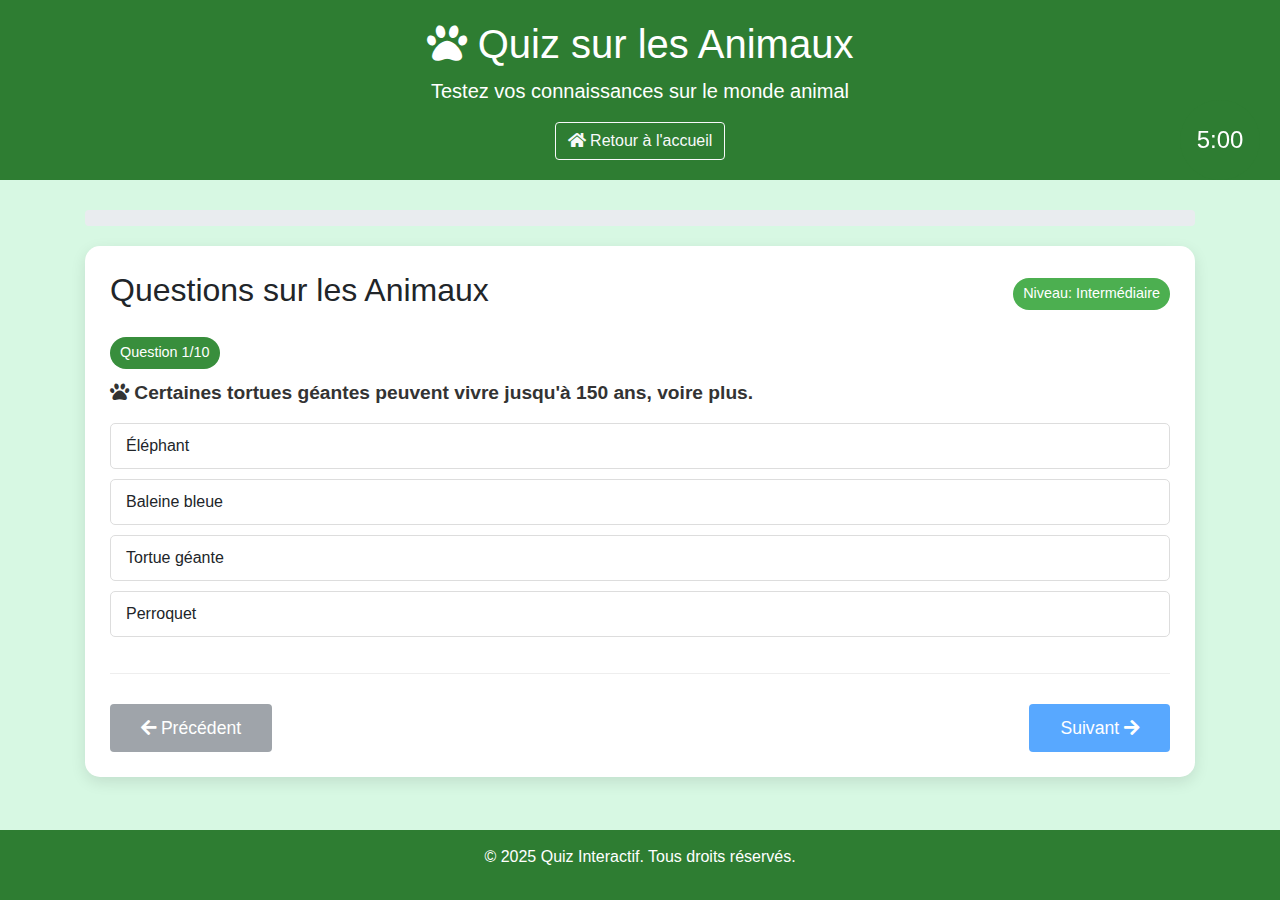
==== commit 58ae8060: "update_question_aleatoire" ====
--- a/animaux.html
+++ b/animaux.html
@@ -325,6 +325,19 @@
             q10: { answer: "Pieuvre à anneaux bleus", explanation: "La pieuvre à anneaux bleus possède un venin extrêmement puissant, capable de tuer un humain en quelques minutes." }
         };
 
+        // Fonction pour mélanger les questions
+        function shuffleQuestions() {
+            // Créer un tableau des numéros de questions
+            let questionsOrder = Array.from({length: totalQuestions}, (_, i) => i + 1);
+            
+            // Mélanger le tableau en utilisant l'algorithme de Fisher-Yates
+            for (let i = questionsOrder.length - 1; i > 0; i--) {
+                const j = Math.floor(Math.random() * (i + 1));
+                [questionsOrder[i], questionsOrder[j]] = [questionsOrder[j], questionsOrder[i]];
+            }
+            return questionsOrder;
+        }
+
         // Variables globales
         let selectedOptions = {};
         let timerInterval;
@@ -343,21 +356,25 @@
         // Fonction pour charger les questions
         function loadQuestions() {
             const quizForm = document.getElementById('quizForm');
-            for (let i = 1; i <= totalQuestions; i++) {
-                const questionData = quizData[`q${i}`];
+            const shuffledOrder = shuffleQuestions();
+            
+            for (let i = 0; i < totalQuestions; i++) {
+                const questionNumber = shuffledOrder[i];
+                const questionData = quizData[`q${questionNumber}`];
                 const questionDiv = document.createElement('div');
                 questionDiv.classList.add('question');
-                questionDiv.id = `q${i}`;
-                if (i === 1) {
+                questionDiv.id = `q${questionNumber}`;
+                if (i === 0) { // Si c'est la première question dans l'ordre mélangé
                     questionDiv.classList.add('active');
+                    currentQuestion = questionNumber;
                 }
                 questionDiv.innerHTML = `
-                    <span class="progress-badge">Question ${i}/${totalQuestions}</span>
+                    <span class="progress-badge">Question ${i + 1}/${totalQuestions}</span>
                     <p><i class="fas fa-paw"></i> ${questionData.explanation}</p>
                     <ul class="options">
-                        ${generateOptions(i)}
+                        ${generateOptions(questionNumber)}
                     </ul>
-                    <input type="hidden" name="q${i}" id="q${i}-value">
+                    <input type="hidden" name="q${questionNumber}" id="q${questionNumber}-value">
                 `;
                 quizForm.insertBefore(questionDiv, document.querySelector('.navigation-buttons'));
             }
